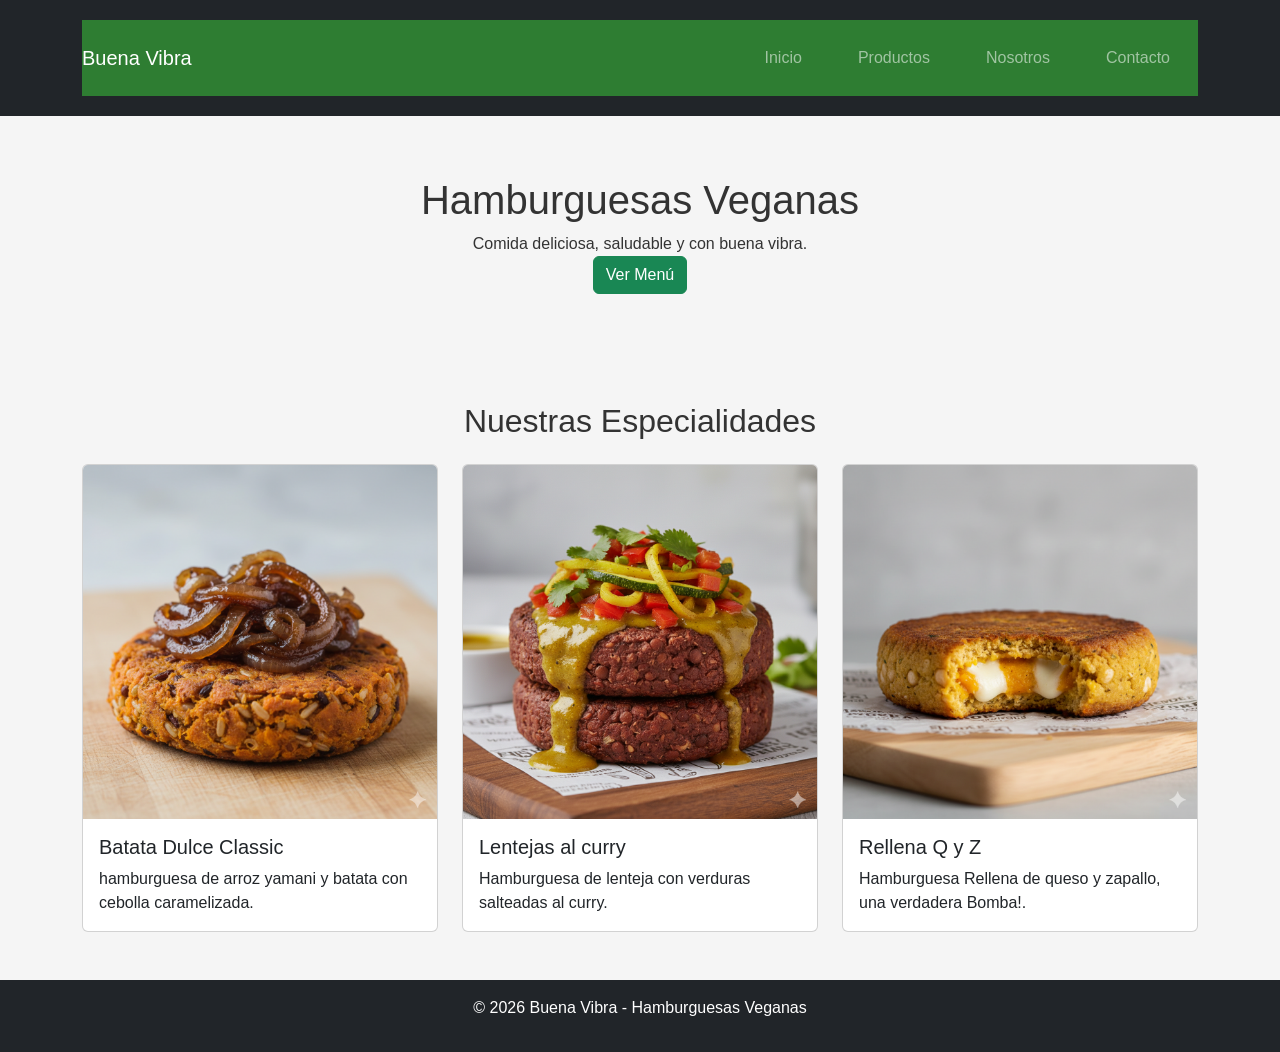
==== index.html @ ab962b4a "entrega-numero-4" ====
<!DOCTYPE html>
<html lang="es">

<head>

    <meta charset="UTF-8">
    <meta name="viewport" content="width=device-width, initial-scale=1.0">

    <!-- Título de la página -->
    <title>Buena Vibra | Hamburguesas Veganas</title>

    <!-- Bootstrap CSS -->
    <link
        href="https://cdn.jsdelivr.net/npm/bootstrap@5.3.2/dist/css/bootstrap.min.css"
        rel="stylesheet"
>
    <!-- Hoja de estilos principal -->
    <link rel="stylesheet" href="css/style.css">

</head>

<body>

    <!-- Encabezado principal -->
  
    <header class="bg-dark text-white">

        <div class="container">

            <!-- Barra de navegación -->
            <nav class="navbar navbar-expand-lg navbar-dark">

                <!-- Logo del sitio -->
                <a class="navbar-brand" href="index.html">
                    Buena Vibra
                </a>

                <!-- Botón hamburguesa para mobile -->
                <button
                    class="navbar-toggler"
                    type="button"
                    data-bs-toggle="collapse"
                    data-bs-target="#menuPrincipal"
                >
                    <span class="navbar-toggler-icon"></span>
                </button>

                <!-- Menú de navegación -->
                <div class="collapse navbar-collapse" id="menuPrincipal">

                    <ul class="navbar-nav ms-auto">

                        <li class="nav-item">
                            <a class="nav-link" href="index.html">
                                Inicio
                            </a>
                        </li>

                        <li class="nav-item">
                            <a class="nav-link" href="pages/productos.html">
                                Productos
                            </a>
                        </li>

                        <li class="nav-item">
                            <a class="nav-link" href="pages/nosotros.html">
                                Nosotros
                            </a>
                        </li>

                        <li class="nav-item">
                            <a class="nav-link" href="pages/contacto.html">
                                Contacto
                            </a>
                        </li>

                    </ul>

                </div>

            </nav>

        </div>

    </header>

    <!-- Contenido principal -->
    
    <main>

        <!-- Hero principal -->
        <section class="hero text-center">

            <div class="container">

                <h1>
                    Hamburguesas Veganas
                </h1>

                <p>
                    Comida deliciosa, saludable y con buena vibra.
                </p>

                <a
                    href="pages/productos.html"
                    class="btn btn-success"
                >
                    Ver Menú
                </a>

            </div>

        </section>


        <!-- Sección de productos destacados -->
        <section class="container mt-5">

            <h2 class="text-center mb-4">
                Nuestras Especialidades
            </h2>

            <div class="row">

        <!-- Producto 1 -->
                <article class="col-md-4">

                    <div class="card">

                        <img
                            src="img/batata.png"
                            class="card-img-top"
                            alt="Hamburguesa Batata clásica"
                        >

                        <div class="card-body">

                            <h5 class="card-title">
                                Batata Dulce Classic
                            </h5>

                            <p class="card-text">
                                hamburguesa de arroz yamani y
                                batata con cebolla caramelizada.
                            </p>

                        </div>

                    </div>

                </article>


        <!-- Producto 2 -->
                <article class="col-md-4">

                    <div class="card">

                        <img
                            src="img/lenteja.png"
                            class="card-img-top"
                            alt="Hamburguesa de lenteja"
                        >

                        <div class="card-body">

                            <h5 class="card-title">
                                Lentejas al curry
                            </h5>

                            <p class="card-text">
                                Hamburguesa de lenteja con
                                verduras salteadas al curry.
                            </p>

                        </div>

                    </div>

                </article>
        <!-- Producto 3 -->
                <article class="col-md-4">

                    <div class="card">

                        <img
                            src="img/rellena.png"
                            class="card-img-top"
                            alt="Hamburguesa rellena"
                        >

                        <div class="card-body">

                            <h5 class="card-title">
                                Rellena Q y Z
                            </h5>

                            <p class="card-text">
                                Hamburguesa Rellena de queso
                                y zapallo, una verdadera Bomba!.
                            </p>

                        </div>

                    </div>

                </article>

            </div>

        </section>

    </main>

    <!-- Pie de página -->
 
    <footer class="bg-dark text-white text-center p-3 mt-5">

        <p>
            © 2026 Buena Vibra - Hamburguesas Veganas
        </p>

    </footer>

    <!-- Bootstrap JS (al final del body como me corrigio la profe maca) -->
    <script
        src="https://cdn.jsdelivr.net/npm/bootstrap@5.3.2/dist/js/bootstrap.bundle.min.js"
    ></script>

</body>
</html>
---- css/style.css ----
* {
    margin: 0;
    padding: 0;
    box-sizing: border-box;
}

/*    ESTILOS GENERALES DEL BODY   */

body {
    font-family: Arial, Helvetica, sans-serif;
    background-color: #f5f5f5;
    color: #333;
}

/*   HEADER - ENCABEZADO DEL SITIO   */

header {
    background-color: #4CAF50;
    padding: 20px;
}

header h1 {
    color: white;
    text-align: center;
}

/*    NAVBAR - MENÚ DE NAVEGACIÓN   */

nav {
    background-color: #2e7d32;
}

nav ul {
    list-style: none;
    display: flex;
    justify-content: center;
}

nav ul li {
    margin: 10px 20px;
}

nav ul li a {
    text-decoration: none;
    color: white;
    font-weight: bold;
}

nav ul li a:hover {
    text-decoration: underline;
}

/*   SECCIÓN HERO   */

.hero {
    text-align: center;
    padding: 60px 20px;
}

.hero h2 {
    font-size: 2rem;
    margin-bottom: 15px;
}

.hero p {
    max-width: 600px;
    margin: auto;
}

/*  SECCIÓN PRODUCTOS  */

.productos {
    padding: 40px 20px;
}

.productos h2 {
    text-align: center;
    margin-bottom: 30px;
}

/*  GRID DE PRODUCTOS  */

.grid-productos {
    display: grid;
    grid-template-columns: repeat(3, 1fr);
    gap: 20px;
}

/*   CARD DE PRODUCTO  */

.card-producto {
    background-color: white;
    padding: 20px;
    border-radius: 10px;
    text-align: center;

    /* Sombra */
    box-shadow: 0 4px 8px rgba(0, 0, 0, 0.1);

    /* Animación */
    transition: transform 0.3s;
}

.card-producto:hover {
    transform: scale(1.05);
}

.card-producto img {
    width: 100%;
    border-radius: 10px;
}

.card-producto h3 {
    margin: 15px 0;
}

/*  BOTONES DE LA WEB  */

.boton {
    display: inline-block;
    padding: 10px 20px;
    background-color: #4CAF50;
    color: white;
    text-decoration: none;
    border-radius: 5px;

    transition: background-color 0.3s;
}

.boton:hover {
    background-color: #2e7d32;
}

/*  SECCIÓN CONTACTO  */

.contacto {
    padding: 40px 20px;
}

/*  FORMULARIO DE CONTACTO  */

.formulario {
    max-width: 500px;
    margin: auto;

    /* Flexbox */
    display: flex;
    flex-direction: column;
}

.formulario label {
    margin-top: 10px;
}

.formulario input,
.formulario textarea {
    padding: 10px;
    margin-top: 5px;

    border-radius: 5px;
    border: 1px solid #ccc;
}

.formulario button {
    margin-top: 15px;
}

/*  FOOTER - PIE DE PÁGINA  */

footer {
    background-color: #2e7d32;
    color: white;

    text-align: center;

    padding: 20px;

    margin-top: 40px;
}



/*    RESPONSIVE DESIGN - Adaptación para movil */

@media (max-width: 768px) {

    .grid-productos {
        grid-template-columns: 1fr;
    }

    nav ul {
        flex-direction: column;
        align-items: center;
    }

}
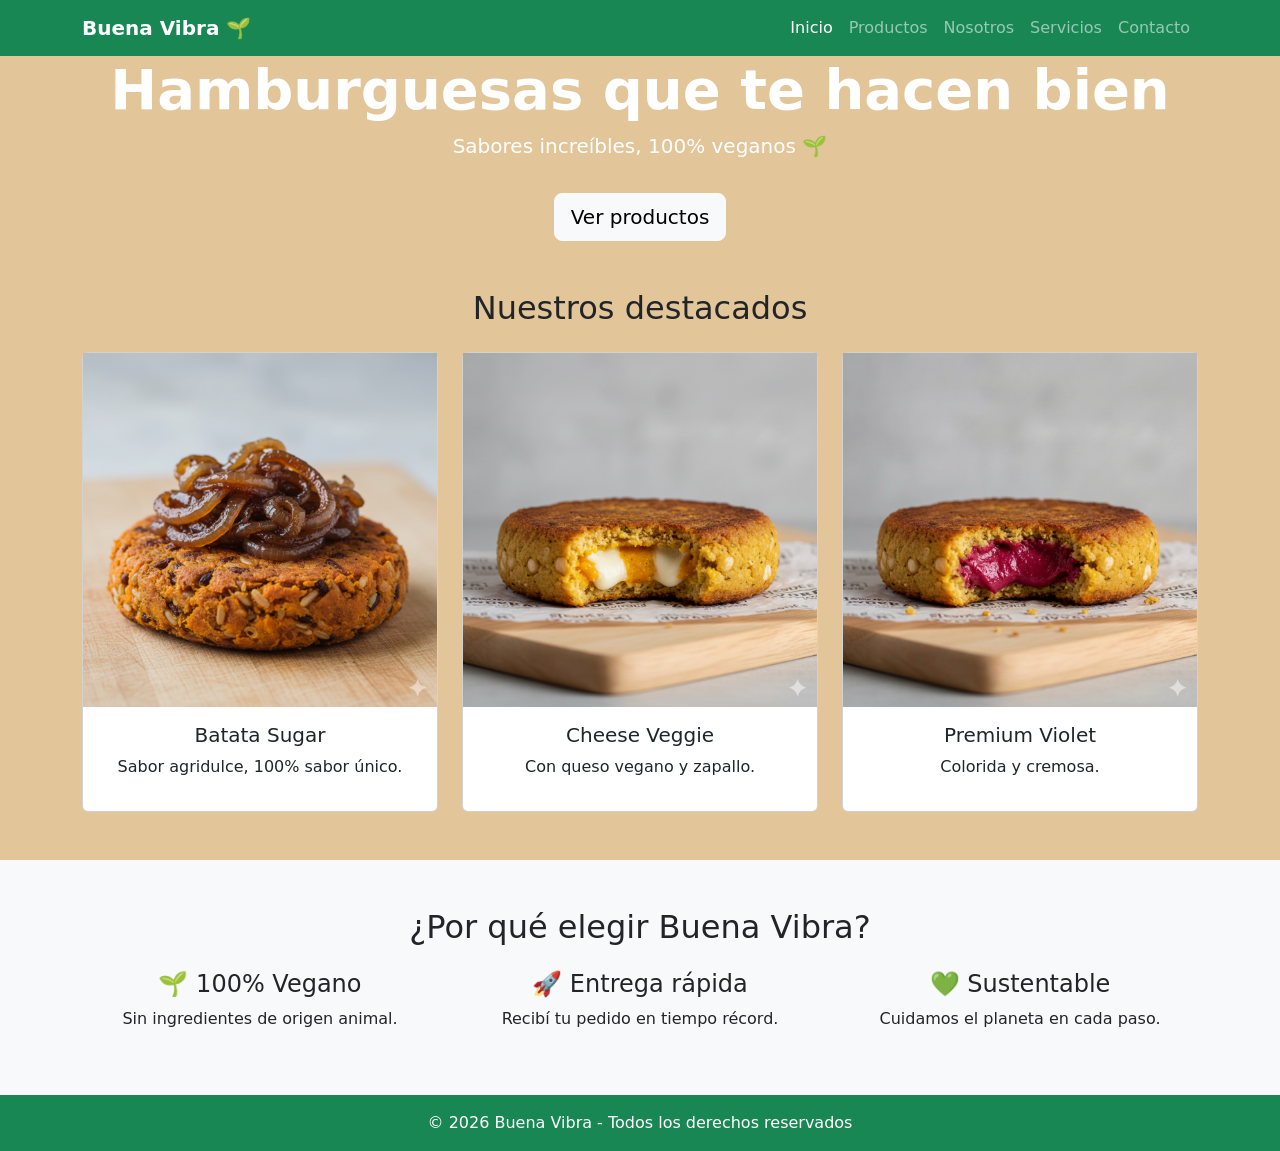
==== commit 07530b0e: "proyecto final bv" ====
--- a/index.html
+++ b/index.html
@@ -1,231 +1,130 @@
 <!DOCTYPE html>
 <html lang="es">
+<head>
+  <meta charset="UTF-8">
+  <meta name="viewport" content="width=device-width, initial-scale=1.0">
+  <meta name="description" content="Buena Vibra - Hamburguesas veganas y vegetarianas en Argentina. Comida saludable, rica y sustentable.">
+  <title>Buena Vibra | Hamburguesas Veganas</title>
 
-<head>
+  <!-- Bootstrap -->
+  <link href="https://cdn.jsdelivr.net/npm/bootstrap@5.3.0/dist/css/bootstrap.min.css" rel="stylesheet">
 
-    <meta charset="UTF-8">
-    <meta name="viewport" content="width=device-width, initial-scale=1.0">
+  <!-- CSS -->
+  <link rel="stylesheet" href="css/style.css">
 
-    <!-- Título de la página -->
-    <title>Buena Vibra | Hamburguesas Veganas</title>
-
-    <!-- Bootstrap CSS -->
-    <link
-        href="https://cdn.jsdelivr.net/npm/bootstrap@5.3.2/dist/css/bootstrap.min.css"
-        rel="stylesheet"
->
-    <!-- Hoja de estilos principal -->
-    <link rel="stylesheet" href="css/style.css">
-
+  <link href="https://unpkg.com/aos@2.3.1/dist/aos.css" rel="stylesheet">
 </head>
 
 <body>
 
-    <!-- Encabezado principal -->
-  
-    <header class="bg-dark text-white">
+  <!-- HEADER -->
+  <header>
+    <nav class="navbar navbar-expand-lg navbar-dark bg-success">
+      <div class="container">
+        <a class="navbar-brand fw-bold" href="index.html">Buena Vibra 🌱</a>
 
-        <div class="container">
+        <button class="navbar-toggler" type="button" data-bs-toggle="collapse" data-bs-target="#navbarNav">
+          <span class="navbar-toggler-icon"></span>
+        </button>
 
-            <!-- Barra de navegación -->
-            <nav class="navbar navbar-expand-lg navbar-dark">
+        <div class="collapse navbar-collapse" id="navbarNav">
+          <ul class="navbar-nav ms-auto">
+            <li class="nav-item"><a class="nav-link active" href="index.html">Inicio</a></li>
+            <li class="nav-item"><a class="nav-link" href="pages/productos.html">Productos</a></li>
+            <li class="nav-item"><a class="nav-link" href="pages/nosotros.html">Nosotros</a></li>
+            <li class="nav-item"><a class="nav-link" href="pages/servicios.html">Servicios</a></li>
+            <li class="nav-item"><a class="nav-link" href="pages/contacto.html">Contacto</a></li>
+          </ul>
+        </div>
+      </div>
+    </nav>
+  </header>
 
-                <!-- Logo del sitio -->
-                <a class="navbar-brand" href="index.html">
-                    Buena Vibra
-                </a>
+  <!-- MAIN -->
+  <main>
 
-                <!-- Botón hamburguesa para mobile -->
-                <button
-                    class="navbar-toggler"
-                    type="button"
-                    data-bs-toggle="collapse"
-                    data-bs-target="#menuPrincipal"
-                >
-                    <span class="navbar-toggler-icon"></span>
-                </button>
+    <!-- HERO -->
+    <section class="hero text-center text-white d-flex align-items-center">
+      <div class="container">
+        <h1 class="display-4 fw-bold">Hamburguesas que te hacen bien</h1>
+        <p class="lead">Sabores increíbles, 100% veganos 🌱</p>
+        <a href="pages/productos.html" class="btn btn-light btn-lg mt-3">Ver productos</a>
+      </div>
+    </section>
 
-                <!-- Menú de navegación -->
-                <div class="collapse navbar-collapse" id="menuPrincipal">
+    <!-- DESTACADOS -->
+     <section class="container my-5" data-aos="fade-up">
+   <h2 class="text-center mb-4">Nuestros destacados</h2>
 
-                    <ul class="navbar-nav ms-auto">
+    <div class="row">
+    <!--card 1-->
+    <article class="col-md-4" data-aos="zoom-in">
+      <div class="card producto-card">
+        <img src="img/batata.png" class="img-fluid" alt="Batata Sugar">
+        <div class="card-body text-center">
+          <h5>Batata Sugar</h5>
+          <p>Sabor agridulce, 100% sabor único.</p>
+        </div>
+      </div>
+    </article>
+    <!--card 2-->
+    <article class="col-md-4" data-aos="zoom-in">
+      <div class="card producto-card">
+        <img src="img/rellena.png" class="img-fluid" alt="Cheese Veggie">
+        <div class="card-body text-center">
+          <h5>Cheese Veggie</h5>
+          <p>Con queso vegano y zapallo.</p>
+        </div>
+      </div>
+    </article>
+    <!--card 3-->
+    <article class="col-md-4" data-aos="zoom-in">
+      <div class="card producto-card">
+        <img src="img/remolacha.png" class="img-fluid" alt="Premium Violet">
+        <div class="card-body text-center">
+          <h5>Premium Violet</h5>
+          <p>Colorida y cremosa.</p>
+        </div>
+      </div>
+    </article>
 
-                        <li class="nav-item">
-                            <a class="nav-link" href="index.html">
-                                Inicio
-                            </a>
-                        </li>
+  </div>
+</section>
 
-                        <li class="nav-item">
-                            <a class="nav-link" href="pages/productos.html">
-                                Productos
-                            </a>
-                        </li>
+    <!-- BENEFICIOS -->
+    <section class="bg-light py-5">
+      <div class="container text-center">
+        <h2 class="mb-4">¿Por qué elegir Buena Vibra?</h2>
 
-                        <li class="nav-item">
-                            <a class="nav-link" href="pages/nosotros.html">
-                                Nosotros
-                            </a>
-                        </li>
+        <div class="row">
+          <div class="col-md-4">
+            <h4>🌱 100% Vegano</h4>
+            <p>Sin ingredientes de origen animal.</p>
+          </div>
+          <div class="col-md-4">
+            <h4>🚀 Entrega rápida</h4>
+            <p>Recibí tu pedido en tiempo récord.</p>
+          </div>
+          <div class="col-md-4">
+            <h4>💚 Sustentable</h4>
+            <p>Cuidamos el planeta en cada paso.</p>
+          </div>
+        </div>
+      </div>
+    </section>
 
-                        <li class="nav-item">
-                            <a class="nav-link" href="pages/contacto.html">
-                                Contacto
-                            </a>
-                        </li>
+  </main>
 
-                    </ul>
+  <!-- FOOTER -->
+  <footer class="bg-success text-white text-center py-3">
+    <p class="mb-0">© 2026 Buena Vibra - Todos los derechos reservados</p>
+  </footer>
 
-                </div>
-
-            </nav>
-
-        </div>
-
-    </header>
-
-    <!-- Contenido principal -->
-    
-    <main>
-
-        <!-- Hero principal -->
-        <section class="hero text-center">
-
-            <div class="container">
-
-                <h1>
-                    Hamburguesas Veganas
-                </h1>
-
-                <p>
-                    Comida deliciosa, saludable y con buena vibra.
-                </p>
-
-                <a
-                    href="pages/productos.html"
-                    class="btn btn-success"
-                >
-                    Ver Menú
-                </a>
-
-            </div>
-
-        </section>
-
-
-        <!-- Sección de productos destacados -->
-        <section class="container mt-5">
-
-            <h2 class="text-center mb-4">
-                Nuestras Especialidades
-            </h2>
-
-            <div class="row">
-
-        <!-- Producto 1 -->
-                <article class="col-md-4">
-
-                    <div class="card">
-
-                        <img
-                            src="img/batata.png"
-                            class="card-img-top"
-                            alt="Hamburguesa Batata clásica"
-                        >
-
-                        <div class="card-body">
-
-                            <h5 class="card-title">
-                                Batata Dulce Classic
-                            </h5>
-
-                            <p class="card-text">
-                                hamburguesa de arroz yamani y
-                                batata con cebolla caramelizada.
-                            </p>
-
-                        </div>
-
-                    </div>
-
-                </article>
-
-
-        <!-- Producto 2 -->
-                <article class="col-md-4">
-
-                    <div class="card">
-
-                        <img
-                            src="img/lenteja.png"
-                            class="card-img-top"
-                            alt="Hamburguesa de lenteja"
-                        >
-
-                        <div class="card-body">
-
-                            <h5 class="card-title">
-                                Lentejas al curry
-                            </h5>
-
-                            <p class="card-text">
-                                Hamburguesa de lenteja con
-                                verduras salteadas al curry.
-                            </p>
-
-                        </div>
-
-                    </div>
-
-                </article>
-        <!-- Producto 3 -->
-                <article class="col-md-4">
-
-                    <div class="card">
-
-                        <img
-                            src="img/rellena.png"
-                            class="card-img-top"
-                            alt="Hamburguesa rellena"
-                        >
-
-                        <div class="card-body">
-
-                            <h5 class="card-title">
-                                Rellena Q y Z
-                            </h5>
-
-                            <p class="card-text">
-                                Hamburguesa Rellena de queso
-                                y zapallo, una verdadera Bomba!.
-                            </p>
-
-                        </div>
-
-                    </div>
-
-                </article>
-
-            </div>
-
-        </section>
-
-    </main>
-
-    <!-- Pie de página -->
- 
-    <footer class="bg-dark text-white text-center p-3 mt-5">
-
-        <p>
-            © 2026 Buena Vibra - Hamburguesas Veganas
-        </p>
-
-    </footer>
-
-    <!-- Bootstrap JS (al final del body como me corrigio la profe maca) -->
-    <script
-        src="https://cdn.jsdelivr.net/npm/bootstrap@5.3.2/dist/js/bootstrap.bundle.min.js"
-    ></script>
-
+  <!-- Bootstrap JS -->
+  <script src="https://cdn.jsdelivr.net/npm/bootstrap@5.3.0/dist/js/bootstrap.bundle.min.js"></script>
+  <script src="https://unpkg.com/aos@2.3.1/dist/aos.js"></script>
+  <script>
+  AOS.init();
+  </script>
 </body>
 </html>
--- a/css/style.css
+++ b/css/style.css
@@ -1,196 +1,4 @@
-* {
-    margin: 0;
-    padding: 0;
-    box-sizing: border-box;
-}
-
-/*    ESTILOS GENERALES DEL BODY   */
-
+/*# sourceMappingURL=main.css.map */
 body {
-    font-family: Arial, Helvetica, sans-serif;
-    background-color: #f5f5f5;
-    color: #333;
-}
-
-/*   HEADER - ENCABEZADO DEL SITIO   */
-
-header {
-    background-color: #4CAF50;
-    padding: 20px;
-}
-
-header h1 {
-    color: white;
-    text-align: center;
-}
-
-/*    NAVBAR - MENÚ DE NAVEGACIÓN   */
-
-nav {
-    background-color: #2e7d32;
-}
-
-nav ul {
-    list-style: none;
-    display: flex;
-    justify-content: center;
-}
-
-nav ul li {
-    margin: 10px 20px;
-}
-
-nav ul li a {
-    text-decoration: none;
-    color: white;
-    font-weight: bold;
-}
-
-nav ul li a:hover {
-    text-decoration: underline;
-}
-
-/*   SECCIÓN HERO   */
-
-.hero {
-    text-align: center;
-    padding: 60px 20px;
-}
-
-.hero h2 {
-    font-size: 2rem;
-    margin-bottom: 15px;
-}
-
-.hero p {
-    max-width: 600px;
-    margin: auto;
-}
-
-/*  SECCIÓN PRODUCTOS  */
-
-.productos {
-    padding: 40px 20px;
-}
-
-.productos h2 {
-    text-align: center;
-    margin-bottom: 30px;
-}
-
-/*  GRID DE PRODUCTOS  */
-
-.grid-productos {
-    display: grid;
-    grid-template-columns: repeat(3, 1fr);
-    gap: 20px;
-}
-
-/*   CARD DE PRODUCTO  */
-
-.card-producto {
-    background-color: white;
-    padding: 20px;
-    border-radius: 10px;
-    text-align: center;
-
-    /* Sombra */
-    box-shadow: 0 4px 8px rgba(0, 0, 0, 0.1);
-
-    /* Animación */
-    transition: transform 0.3s;
-}
-
-.card-producto:hover {
-    transform: scale(1.05);
-}
-
-.card-producto img {
-    width: 100%;
-    border-radius: 10px;
-}
-
-.card-producto h3 {
-    margin: 15px 0;
-}
-
-/*  BOTONES DE LA WEB  */
-
-.boton {
-    display: inline-block;
-    padding: 10px 20px;
-    background-color: #4CAF50;
-    color: white;
-    text-decoration: none;
-    border-radius: 5px;
-
-    transition: background-color 0.3s;
-}
-
-.boton:hover {
-    background-color: #2e7d32;
-}
-
-/*  SECCIÓN CONTACTO  */
-
-.contacto {
-    padding: 40px 20px;
-}
-
-/*  FORMULARIO DE CONTACTO  */
-
-.formulario {
-    max-width: 500px;
-    margin: auto;
-
-    /* Flexbox */
-    display: flex;
-    flex-direction: column;
-}
-
-.formulario label {
-    margin-top: 10px;
-}
-
-.formulario input,
-.formulario textarea {
-    padding: 10px;
-    margin-top: 5px;
-
-    border-radius: 5px;
-    border: 1px solid #ccc;
-}
-
-.formulario button {
-    margin-top: 15px;
-}
-
-/*  FOOTER - PIE DE PÁGINA  */
-
-footer {
-    background-color: #2e7d32;
-    color: white;
-
-    text-align: center;
-
-    padding: 20px;
-
-    margin-top: 40px;
-}
-
-
-
-/*    RESPONSIVE DESIGN - Adaptación para movil */
-
-@media (max-width: 768px) {
-
-    .grid-productos {
-        grid-template-columns: 1fr;
-    }
-
-    nav ul {
-        flex-direction: column;
-        align-items: center;
-    }
-
+  background-color: rgba(202, 147, 64, 0.534);
 }
